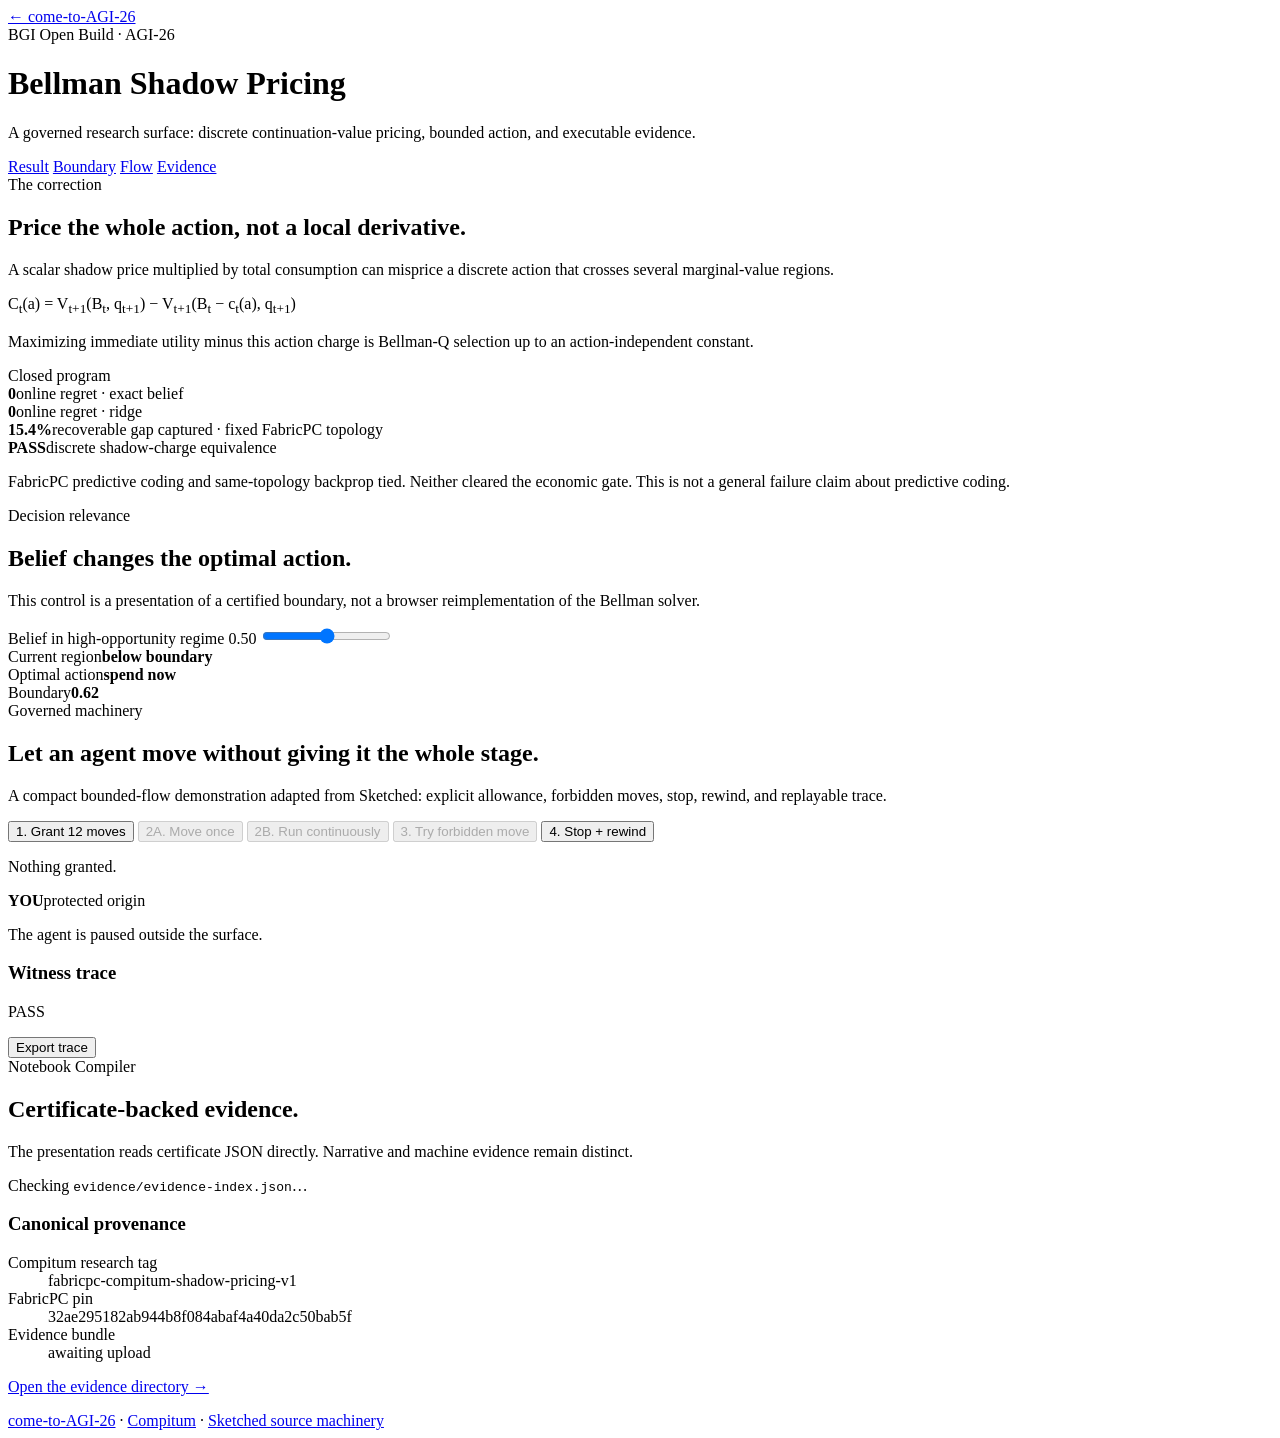
==== BGI-Open-Build/index.html @ 6913d9e8 "Add BGI Open Build presentation surface" ====
<!doctype html>
<html lang="en">
<head>
  <meta charset="utf-8">
  <meta name="viewport" content="width=device-width,initial-scale=1">
  <meta name="description" content="BGI Open Build: Bellman shadow pricing, governed agent flow, and certificate-backed evidence.">
  <title>BGI Open Build — Bellman Shadow Pricing</title>
  <link rel="stylesheet" href="styles.css">
</head>
<body>
  <header class="site-header">
    <a class="back" href="../">← come-to-AGI-26</a>
    <div>
      <span class="eyebrow">BGI Open Build · AGI-26</span>
      <h1>Bellman Shadow Pricing</h1>
      <p class="lede">A governed research surface: discrete continuation-value pricing, bounded action, and executable evidence.</p>
    </div>
    <nav aria-label="Page sections">
      <a href="#result">Result</a>
      <a href="#boundary">Boundary</a>
      <a href="#flow">Flow</a>
      <a href="#evidence">Evidence</a>
    </nav>
  </header>

  <main>
    <section class="hero-grid" id="result">
      <article class="panel hero-copy">
        <span class="eyebrow">The correction</span>
        <h2>Price the whole action, not a local derivative.</h2>
        <p>A scalar shadow price multiplied by total consumption can misprice a discrete action that crosses several marginal-value regions.</p>
        <div class="formula" role="img" aria-label="Action charge equals continuation value before consumption minus continuation value after consumption">
          C<sub>t</sub>(a) = V<sub>t+1</sub>(B<sub>t</sub>, q<sub>t+1</sub>) − V<sub>t+1</sub>(B<sub>t</sub> − c<sub>t</sub>(a), q<sub>t+1</sub>)
        </div>
        <p>Maximizing immediate utility minus this action charge is Bellman-Q selection up to an action-independent constant.</p>
      </article>
      <aside class="panel scorecard" aria-label="Research result summary">
        <span class="eyebrow">Closed program</span>
        <div><strong>0</strong><span>online regret · exact belief</span></div>
        <div><strong>0</strong><span>online regret · ridge</span></div>
        <div><strong>15.4%</strong><span>recoverable gap captured · fixed FabricPC topology</span></div>
        <div><strong>PASS</strong><span>discrete shadow-charge equivalence</span></div>
        <p class="caveat">FabricPC predictive coding and same-topology backprop tied. Neither cleared the economic gate. This is not a general failure claim about predictive coding.</p>
      </aside>
    </section>

    <section class="section" id="boundary">
      <header class="section-heading">
        <span class="eyebrow">Decision relevance</span>
        <h2>Belief changes the optimal action.</h2>
        <p>This control is a presentation of a certified boundary, not a browser reimplementation of the Bellman solver.</p>
      </header>
      <div class="panel boundary-demo">
        <label for="belief">Belief in high-opportunity regime <output id="beliefValue">0.50</output></label>
        <input id="belief" type="range" min="0" max="1" step="0.01" value="0.50">
        <div class="boundary-track" aria-hidden="true"><span id="boundaryMarker"></span></div>
        <div class="decision-row">
          <div><span>Current region</span><strong id="regionLabel">below boundary</strong></div>
          <div><span>Optimal action</span><strong id="actionLabel">spend now</strong></div>
          <div><span>Boundary</span><strong id="boundaryLabel">0.62</strong></div>
        </div>
      </div>
    </section>

    <section class="section" id="flow">
      <header class="section-heading">
        <span class="eyebrow">Governed machinery</span>
        <h2>Let an agent move without giving it the whole stage.</h2>
        <p>A compact bounded-flow demonstration adapted from Sketched: explicit allowance, forbidden moves, stop, rewind, and replayable trace.</p>
      </header>
      <div class="flow-grid">
        <aside class="panel controls">
          <button id="grant">1. Grant 12 moves</button>
          <button id="step" disabled>2A. Move once</button>
          <button id="run" disabled>2B. Run continuously</button>
          <button id="forbidden" disabled>3. Try forbidden move</button>
          <button id="stop" class="danger">4. Stop + rewind</button>
          <div class="meter" aria-label="Moves remaining"><span id="meterFill"></span></div>
          <p id="budgetText">Nothing granted.</p>
        </aside>
        <div class="panel stage" id="stage">
          <div class="agent-field" id="agentField"></div>
          <div class="human-origin"><strong>YOU</strong><span>protected origin</span></div>
          <p id="flowStatus">The agent is paused outside the surface.</p>
        </div>
        <aside class="panel trace-panel">
          <div class="trace-head"><h3>Witness trace</h3><span id="traceVerdict">PASS</span></div>
          <ol id="trace"></ol>
          <button id="downloadTrace" class="quiet">Export trace</button>
        </aside>
      </div>
    </section>

    <section class="section" id="evidence">
      <header class="section-heading">
        <span class="eyebrow">Notebook Compiler</span>
        <h2>Certificate-backed evidence.</h2>
        <p>The presentation reads certificate JSON directly. Narrative and machine evidence remain distinct.</p>
      </header>
      <div id="evidenceStatus" class="notice">Checking <code>evidence/evidence-index.json</code>…</div>
      <div id="evidenceCards" class="evidence-grid" aria-live="polite"></div>
      <div class="panel provenance">
        <h3>Canonical provenance</h3>
        <dl id="provenanceList">
          <div><dt>Compitum research tag</dt><dd>fabricpc-compitum-shadow-pricing-v1</dd></div>
          <div><dt>FabricPC pin</dt><dd>32ae295182ab944b8f084abaf4a40da2c50bab5f</dd></div>
          <div><dt>Evidence bundle</dt><dd id="bundleHash">awaiting upload</dd></div>
        </dl>
        <p><a href="evidence/">Open the evidence directory →</a></p>
      </div>
    </section>
  </main>

  <footer>
    <a href="../">come-to-AGI-26</a>
    <span>·</span>
    <a href="https://github.com/PaulTiffany/compitum">Compitum</a>
    <span>·</span>
    <a href="https://github.com/PaulTiffany/sketched">Sketched source machinery</a>
  </footer>

  <script src="app.js"></script>
</body>
</html>
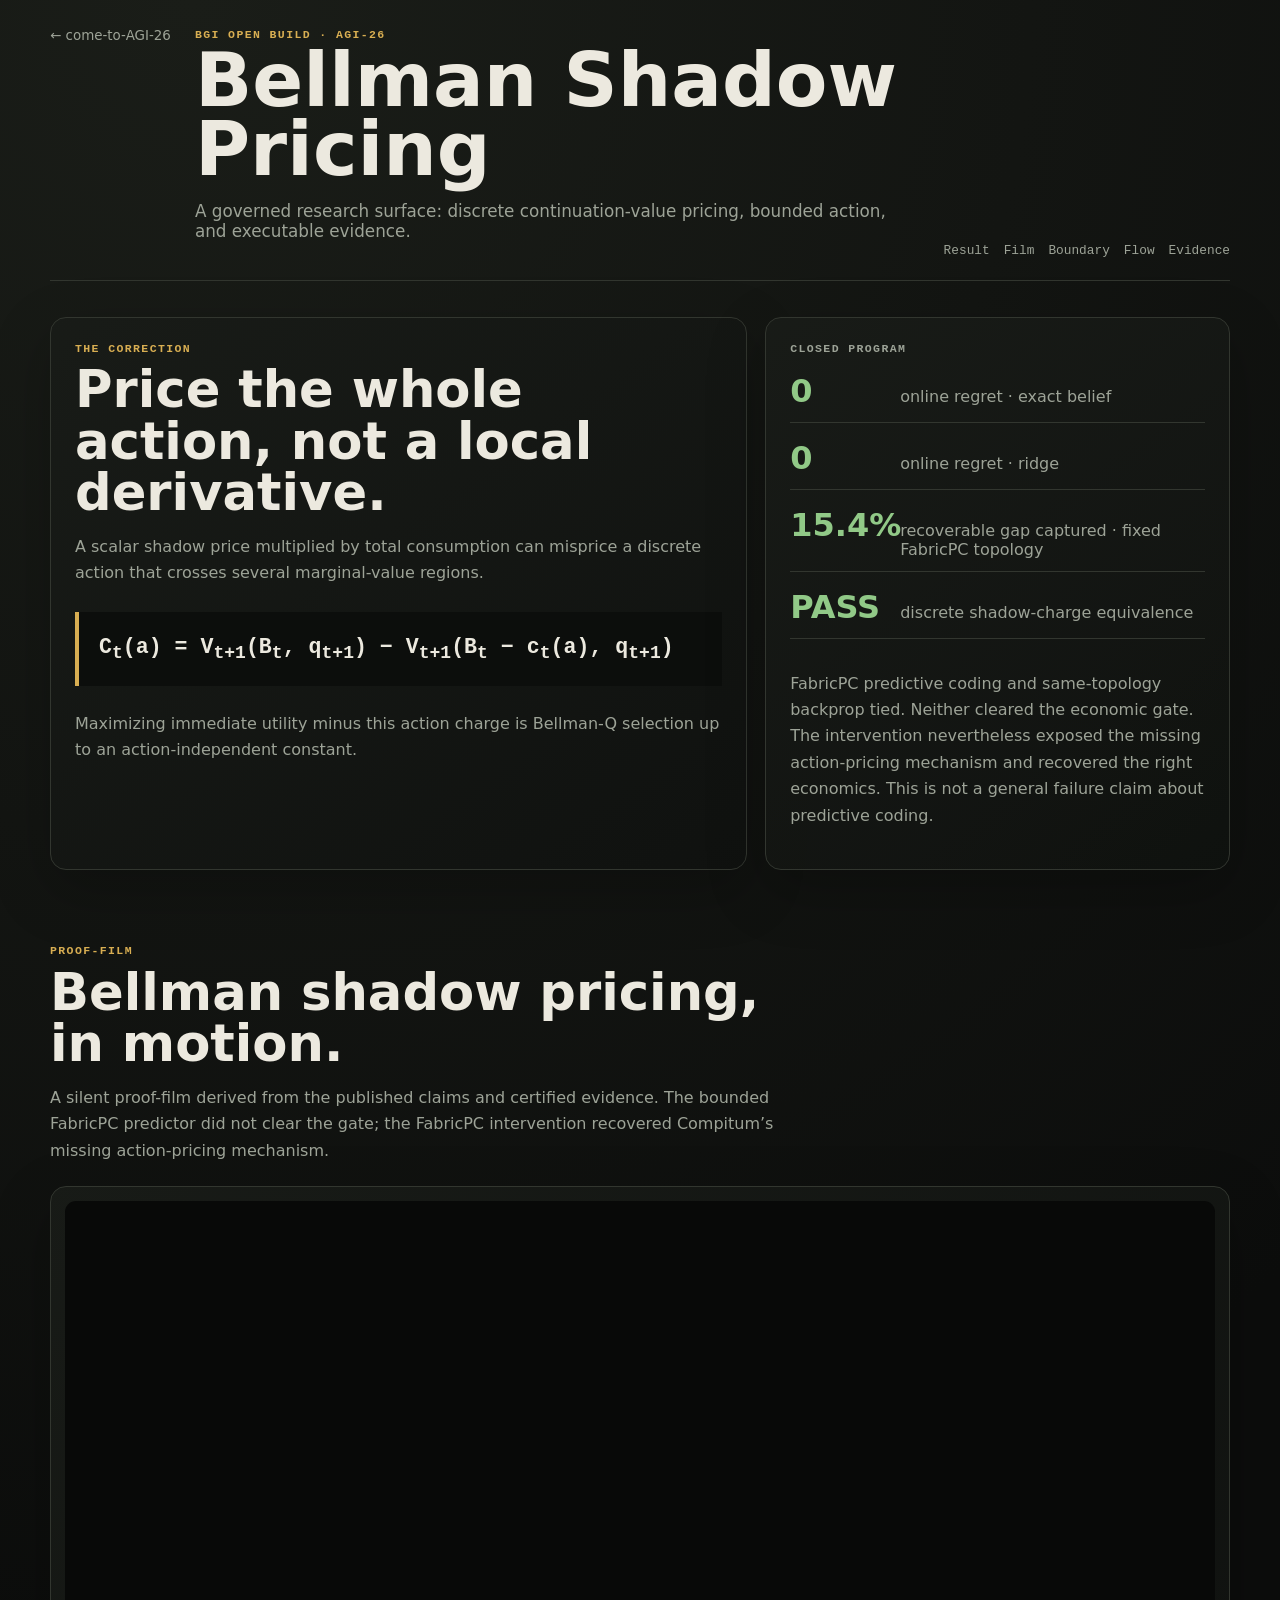
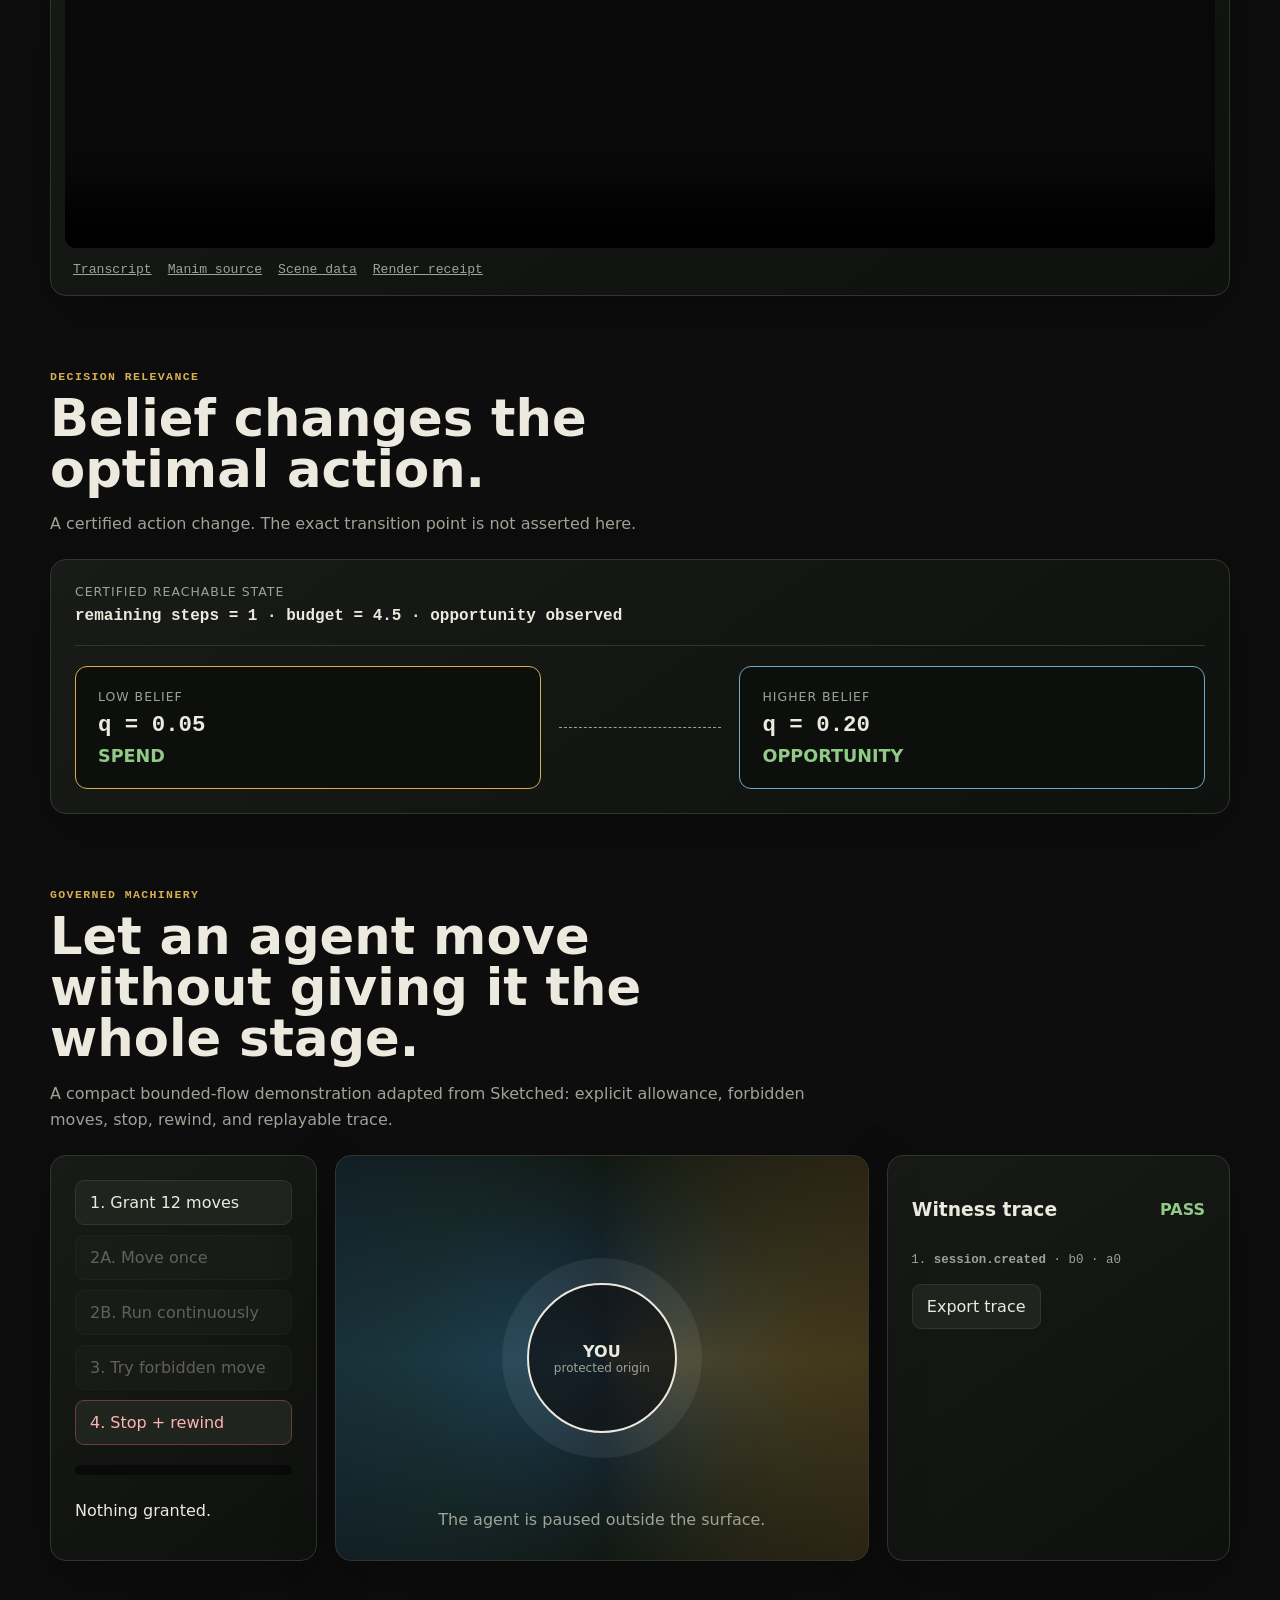
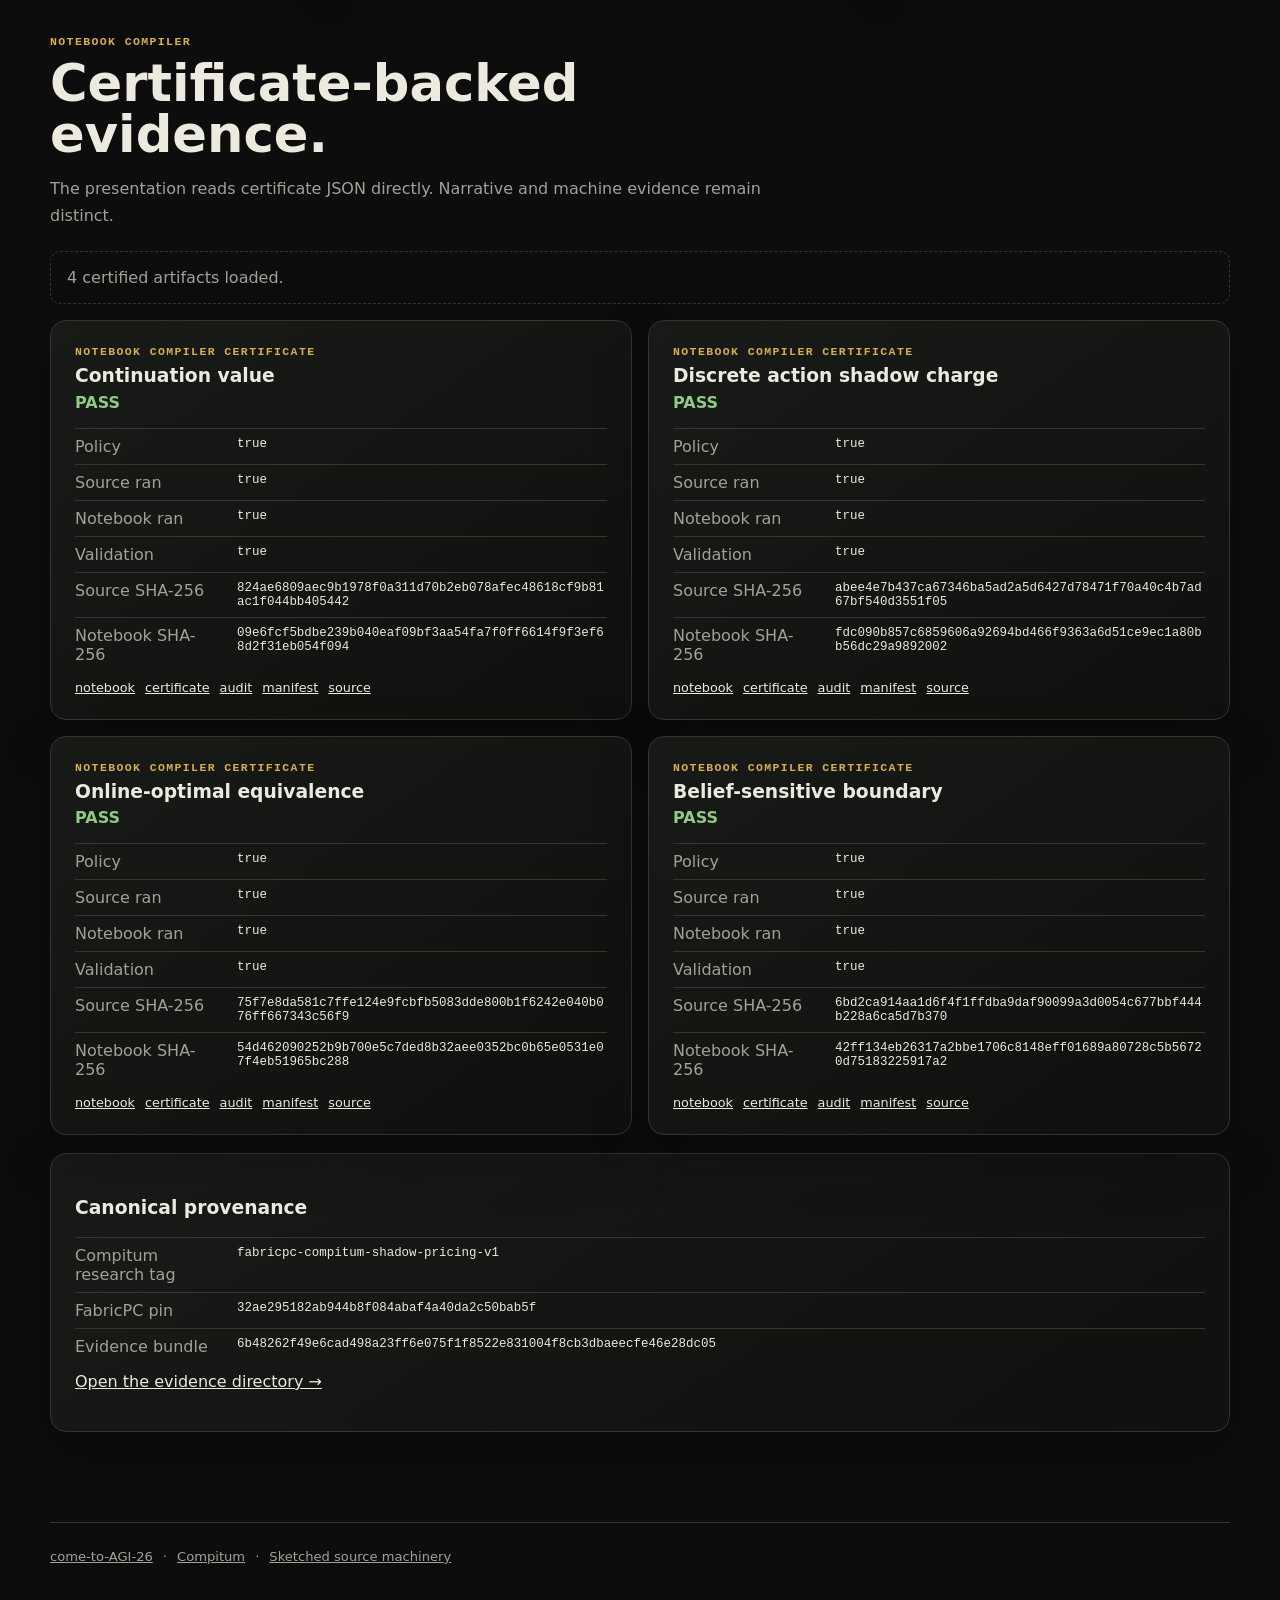
==== commit 4b46059f: "Prepare Bellman shadow-pricing proof film" ====
--- a/BGI-Open-Build/index.html
+++ b/BGI-Open-Build/index.html
@@ -17,6 +17,7 @@
     </div>
     <nav aria-label="Page sections">
       <a href="#result">Result</a>
+      <a href="#film">Film</a>
       <a href="#boundary">Boundary</a>
       <a href="#flow">Flow</a>
       <a href="#evidence">Evidence</a>
@@ -40,24 +41,44 @@
         <div><strong>0</strong><span>online regret · ridge</span></div>
         <div><strong>15.4%</strong><span>recoverable gap captured · fixed FabricPC topology</span></div>
         <div><strong>PASS</strong><span>discrete shadow-charge equivalence</span></div>
-        <p class="caveat">FabricPC predictive coding and same-topology backprop tied. Neither cleared the economic gate. This is not a general failure claim about predictive coding.</p>
+        <p class="caveat">FabricPC predictive coding and same-topology backprop tied. Neither cleared the economic gate. The intervention nevertheless exposed the missing action-pricing mechanism and recovered the right economics. This is not a general failure claim about predictive coding.</p>
       </aside>
     </section>
 
+    <section class="section film-section" id="film">
+      <header class="section-heading">
+        <span class="eyebrow">Proof-film</span>
+        <h2>Bellman shadow pricing, in motion.</h2>
+        <p>A silent proof-film derived from the published claims and certified evidence. The bounded FabricPC predictor did not clear the gate; the FabricPC intervention recovered Compitum’s missing action-pricing mechanism.</p>
+      </header>
+      <div class="panel film-panel">
+        <video controls playsinline preload="metadata" poster="media/bellman-shadow-pricing-poster.png">
+          <source src="media/bellman-shadow-pricing.mp4" type="video/mp4">
+          Your browser does not support embedded video.
+        </video>
+        <nav class="film-links" aria-label="Proof-film artifacts">
+          <a href="video/transcript.md">Transcript</a>
+          <a href="video/bellman_shadow_pricing.py">Manim source</a>
+          <a href="video/scene_data.json">Scene data</a>
+          <a href="video/render_receipt.json">Render receipt</a>
+        </nav>
+      </div>
+    </section>
     <section class="section" id="boundary">
       <header class="section-heading">
         <span class="eyebrow">Decision relevance</span>
         <h2>Belief changes the optimal action.</h2>
-        <p>This control is a presentation of a certified boundary, not a browser reimplementation of the Bellman solver.</p>
+        <p>A certified action change. The exact transition point is not asserted here.</p>
       </header>
       <div class="panel boundary-demo">
-        <label for="belief">Belief in high-opportunity regime <output id="beliefValue">0.50</output></label>
-        <input id="belief" type="range" min="0" max="1" step="0.01" value="0.50">
-        <div class="boundary-track" aria-hidden="true"><span id="boundaryMarker"></span></div>
-        <div class="decision-row">
-          <div><span>Current region</span><strong id="regionLabel">below boundary</strong></div>
-          <div><span>Optimal action</span><strong id="actionLabel">spend now</strong></div>
-          <div><span>Boundary</span><strong id="boundaryLabel">0.62</strong></div>
+        <div class="certified-state">
+          <span>Certified reachable state</span>
+          <strong>remaining steps = 1 · budget = 4.5 · opportunity observed</strong>
+        </div>
+        <div class="certified-boundary-grid" aria-label="Two certified belief states with different optimal actions">
+          <article><span>low belief</span><strong>q = 0.05</strong><b>SPEND</b></article>
+          <div class="transition-band" aria-hidden="true"></div>
+          <article><span>higher belief</span><strong>q = 0.20</strong><b>OPPORTUNITY</b></article>
         </div>
       </div>
     </section>
--- a/BGI-Open-Build/styles.css
+++ b/BGI-Open-Build/styles.css
@@ -0,0 +1 @@
+:root{color-scheme:dark;--bg:#0c0d0c;--panel:#151715;--line:#32362f;--ink:#ece9df;--muted:#9da397;--accent:#d8ae52;--good:#91c987;--danger:#d9736a;--blue:#72a8c8;font-family:Inter,ui-sans-serif,system-ui,-apple-system,BlinkMacSystemFont,"Segoe UI",sans-serif}*{box-sizing:border-box}html{scroll-behavior:smooth}body{margin:0;background:radial-gradient(circle at 15% 0,#1a1d18 0,transparent 34%),var(--bg);color:var(--ink)}a{color:inherit}button,input{font:inherit}.site-header,main,footer{width:min(1180px,calc(100% - 32px));margin:auto}.site-header{padding:28px 0 22px;border-bottom:1px solid var(--line);display:grid;grid-template-columns:auto 1fr auto;gap:24px;align-items:end}.back{font-size:.84rem;color:var(--muted);text-decoration:none;align-self:start}.eyebrow{display:block;color:var(--accent);font:600 .72rem/1.2 ui-monospace,SFMono-Regular,Menlo,monospace;letter-spacing:.12em;text-transform:uppercase}.site-header h1{margin:.25rem 0 0;font-size:clamp(2rem,6vw,4.7rem);line-height:.92}.lede{max-width:720px;color:var(--muted);font-size:1.05rem}.site-header nav{display:flex;gap:14px;flex-wrap:wrap;font:500 .8rem ui-monospace,SFMono-Regular,Menlo,monospace}.site-header nav a{text-decoration:none;color:var(--muted)}main{padding:36px 0 90px}.hero-grid,.flow-grid{display:grid;grid-template-columns:1.5fr 1fr;gap:18px}.panel{background:linear-gradient(145deg,rgba(24,27,23,.97),rgba(15,17,15,.97));border:1px solid var(--line);border-radius:16px;padding:24px;box-shadow:0 20px 60px rgba(0,0,0,.24)}.hero-copy h2,.section-heading h2{font-size:clamp(1.8rem,4vw,3.4rem);line-height:1;margin:.55rem 0 1rem}.hero-copy p,.section-heading p,.caveat{color:var(--muted);line-height:1.65}.formula{border-left:4px solid var(--accent);padding:18px 20px;margin:25px 0;background:#0c0e0c;font:600 clamp(.95rem,2.2vw,1.35rem)/1.6 ui-monospace,SFMono-Regular,Menlo,monospace;overflow:auto}.scorecard{display:grid;gap:16px}.scorecard div{display:grid;grid-template-columns:110px 1fr;align-items:baseline;border-bottom:1px solid var(--line);padding-bottom:12px}.scorecard strong{font-size:2rem;color:var(--good)}.scorecard span{color:var(--muted)}.section{padding-top:74px}.section-heading{max-width:760px;margin-bottom:22px}.boundary-demo label{display:flex;justify-content:space-between;gap:20px;font-weight:650}.boundary-demo input{width:100%;margin:24px 0 10px;accent-color:var(--accent)}.boundary-track{height:8px;background:#252923;border-radius:20px;position:relative}.boundary-track span{position:absolute;top:-6px;width:3px;height:20px;background:var(--danger);left:62%}.decision-row{display:grid;grid-template-columns:repeat(3,1fr);gap:14px;margin-top:24px}.decision-row div{padding:15px;background:#0d0f0d;border-radius:10px}.decision-row span{display:block;color:var(--muted);font-size:.78rem;margin-bottom:7px}.decision-row strong{font-size:1.15rem}.flow-grid{grid-template-columns:.7fr 1.4fr .9fr}.controls{display:flex;flex-direction:column;gap:10px}.controls button,.quiet{border:1px solid var(--line);background:#20241f;color:var(--ink);padding:12px 14px;border-radius:9px;text-align:left;cursor:pointer}.controls button:disabled{opacity:.35;cursor:not-allowed}.controls button:hover:not(:disabled),.quiet:hover{border-color:var(--accent)}.controls .danger{border-color:#6e3d39;color:#ffb5ae}.meter{height:10px;background:#090a09;border-radius:20px;overflow:hidden;margin-top:10px}.meter span{display:block;width:0;height:100%;background:var(--accent);transition:width .2s}.stage{min-height:390px;position:relative;overflow:hidden;background:radial-gradient(circle,#173044,#111813 60%,#0b0c0b)}.agent-field{position:absolute;inset:-20%;background:conic-gradient(from 0deg,transparent,#8e6e2d66,transparent,#2c6d8e55,transparent);transition:transform .35s}.human-origin{position:absolute;inset:50% auto auto 50%;transform:translate(-50%,-50%);width:150px;height:150px;border:2px solid var(--ink);border-radius:50%;display:grid;place-content:center;text-align:center;background:#111a;box-shadow:0 0 0 25px #fff1}.human-origin span{font-size:.75rem;color:var(--muted)}#flowStatus{position:absolute;left:20px;right:20px;bottom:15px;text-align:center;color:var(--muted)}.trace-panel{min-height:390px}.trace-head{display:flex;justify-content:space-between;align-items:center}.trace-head span{color:var(--good);font-weight:800}.trace-panel ol{padding-left:22px;max-height:270px;overflow:auto;color:var(--muted);font:500 .78rem/1.6 ui-monospace,SFMono-Regular,Menlo,monospace}.evidence-grid{display:grid;grid-template-columns:repeat(2,minmax(0,1fr));gap:16px}.evidence-card h3{margin:.4rem 0}.status-pass{color:var(--good)}.status-fail{color:var(--danger)}.evidence-card dl,.provenance dl{display:grid;gap:8px}.evidence-card dl div,.provenance dl div{display:grid;grid-template-columns:150px 1fr;gap:12px;border-top:1px solid var(--line);padding-top:8px}.evidence-card dt,.provenance dt{color:var(--muted)}.evidence-card dd,.provenance dd{margin:0;overflow-wrap:anywhere;font-family:ui-monospace,SFMono-Regular,Menlo,monospace;font-size:.78rem}.evidence-links{display:flex;gap:10px;flex-wrap:wrap;margin-top:15px}.evidence-links a{font-size:.8rem}.notice{padding:16px;border:1px dashed var(--line);border-radius:10px;color:var(--muted);margin-bottom:16px}.provenance{margin-top:18px}.film-panel{padding:14px}.film-panel video{display:block;width:100%;height:auto;aspect-ratio:16/9;background:#080908;border-radius:11px}.film-links{display:flex;gap:16px;flex-wrap:wrap;padding:14px 8px 4px;font:500 .82rem ui-monospace,SFMono-Regular,Menlo,monospace}.film-links a{color:var(--muted)}.film-links a:hover{color:var(--accent)}.certified-state{display:grid;gap:8px;padding-bottom:20px;border-bottom:1px solid var(--line)}.certified-state span,.certified-boundary-grid article span{color:var(--muted);font-size:.78rem;text-transform:uppercase;letter-spacing:.08em}.certified-state strong{font-family:ui-monospace,SFMono-Regular,Menlo,monospace}.certified-boundary-grid{display:grid;grid-template-columns:1fr minmax(70px,.35fr) 1fr;gap:18px;align-items:center;margin-top:20px}.certified-boundary-grid article{display:grid;gap:8px;padding:22px;background:#0d0f0d;border:1px solid var(--line);border-radius:12px}.certified-boundary-grid article:first-child{border-color:var(--accent)}.certified-boundary-grid article:last-child{border-color:var(--blue)}.certified-boundary-grid strong{font:650 1.4rem ui-monospace,SFMono-Regular,Menlo,monospace}.certified-boundary-grid b{font-size:1.1rem;color:var(--good)}.transition-band{height:1px;border-top:1px dashed var(--muted)}footer{border-top:1px solid var(--line);padding:26px 0 46px;display:flex;gap:10px;flex-wrap:wrap;color:var(--muted);font-size:.82rem}@media(max-width:900px){.site-header{grid-template-columns:1fr}.site-header nav{margin-top:0}.hero-grid,.flow-grid,.evidence-grid{grid-template-columns:1fr}.certified-boundary-grid{grid-template-columns:1fr}.transition-band{height:28px;width:1px;border-top:0;border-left:1px dashed var(--muted);justify-self:center}.scorecard div{grid-template-columns:90px 1fr}.stage{min-height:340px}}
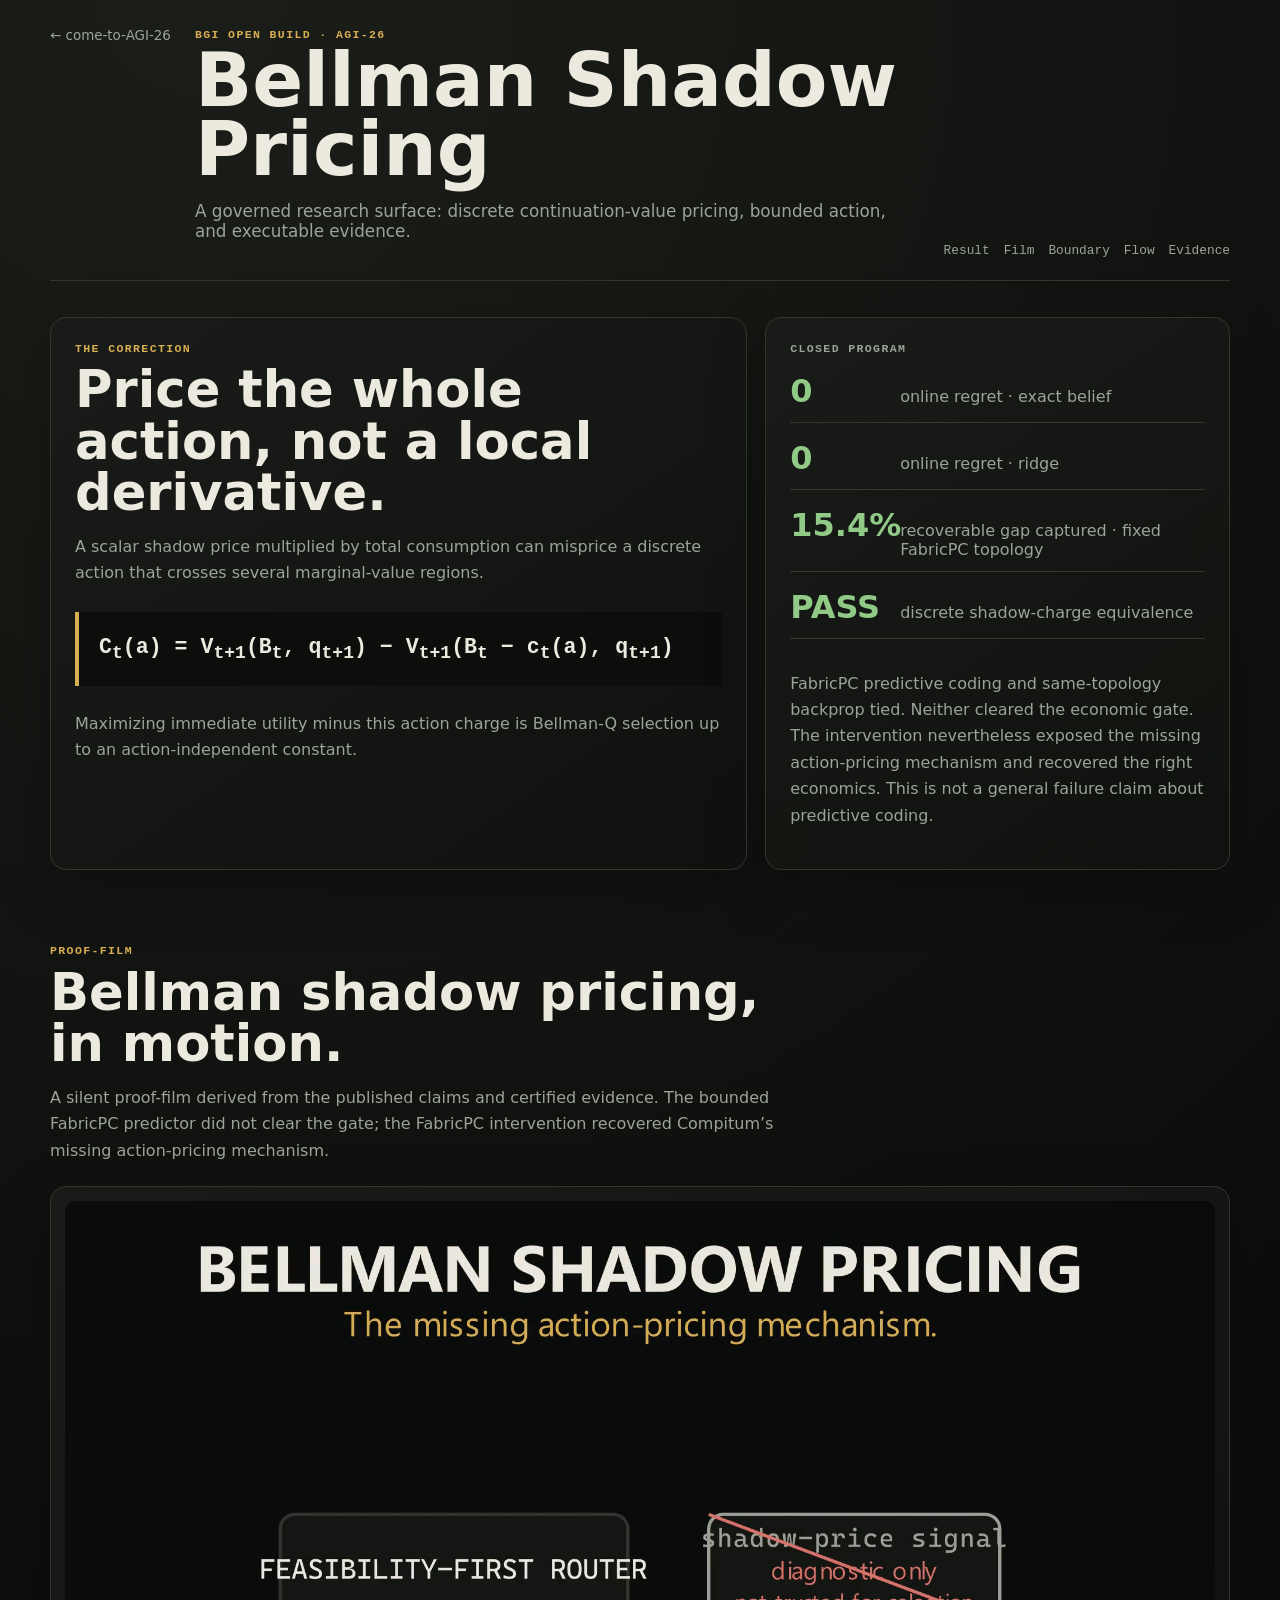
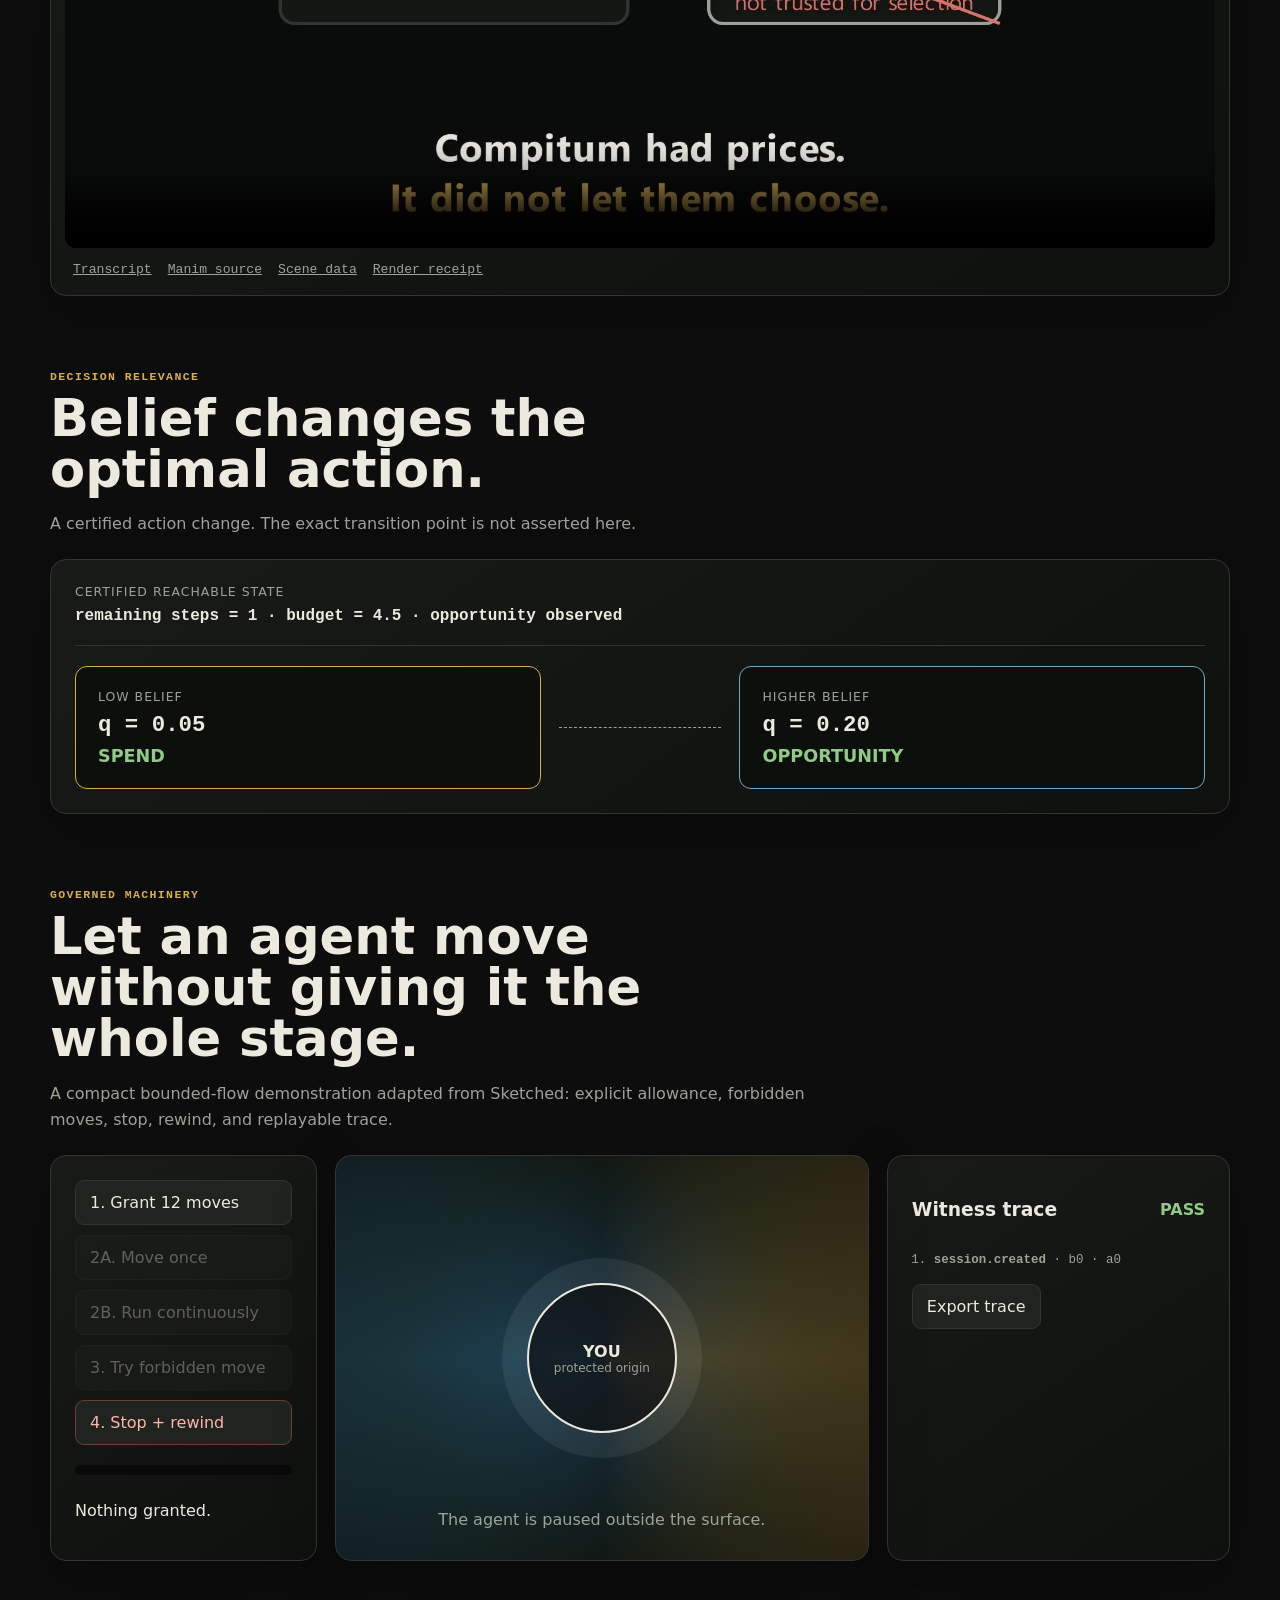
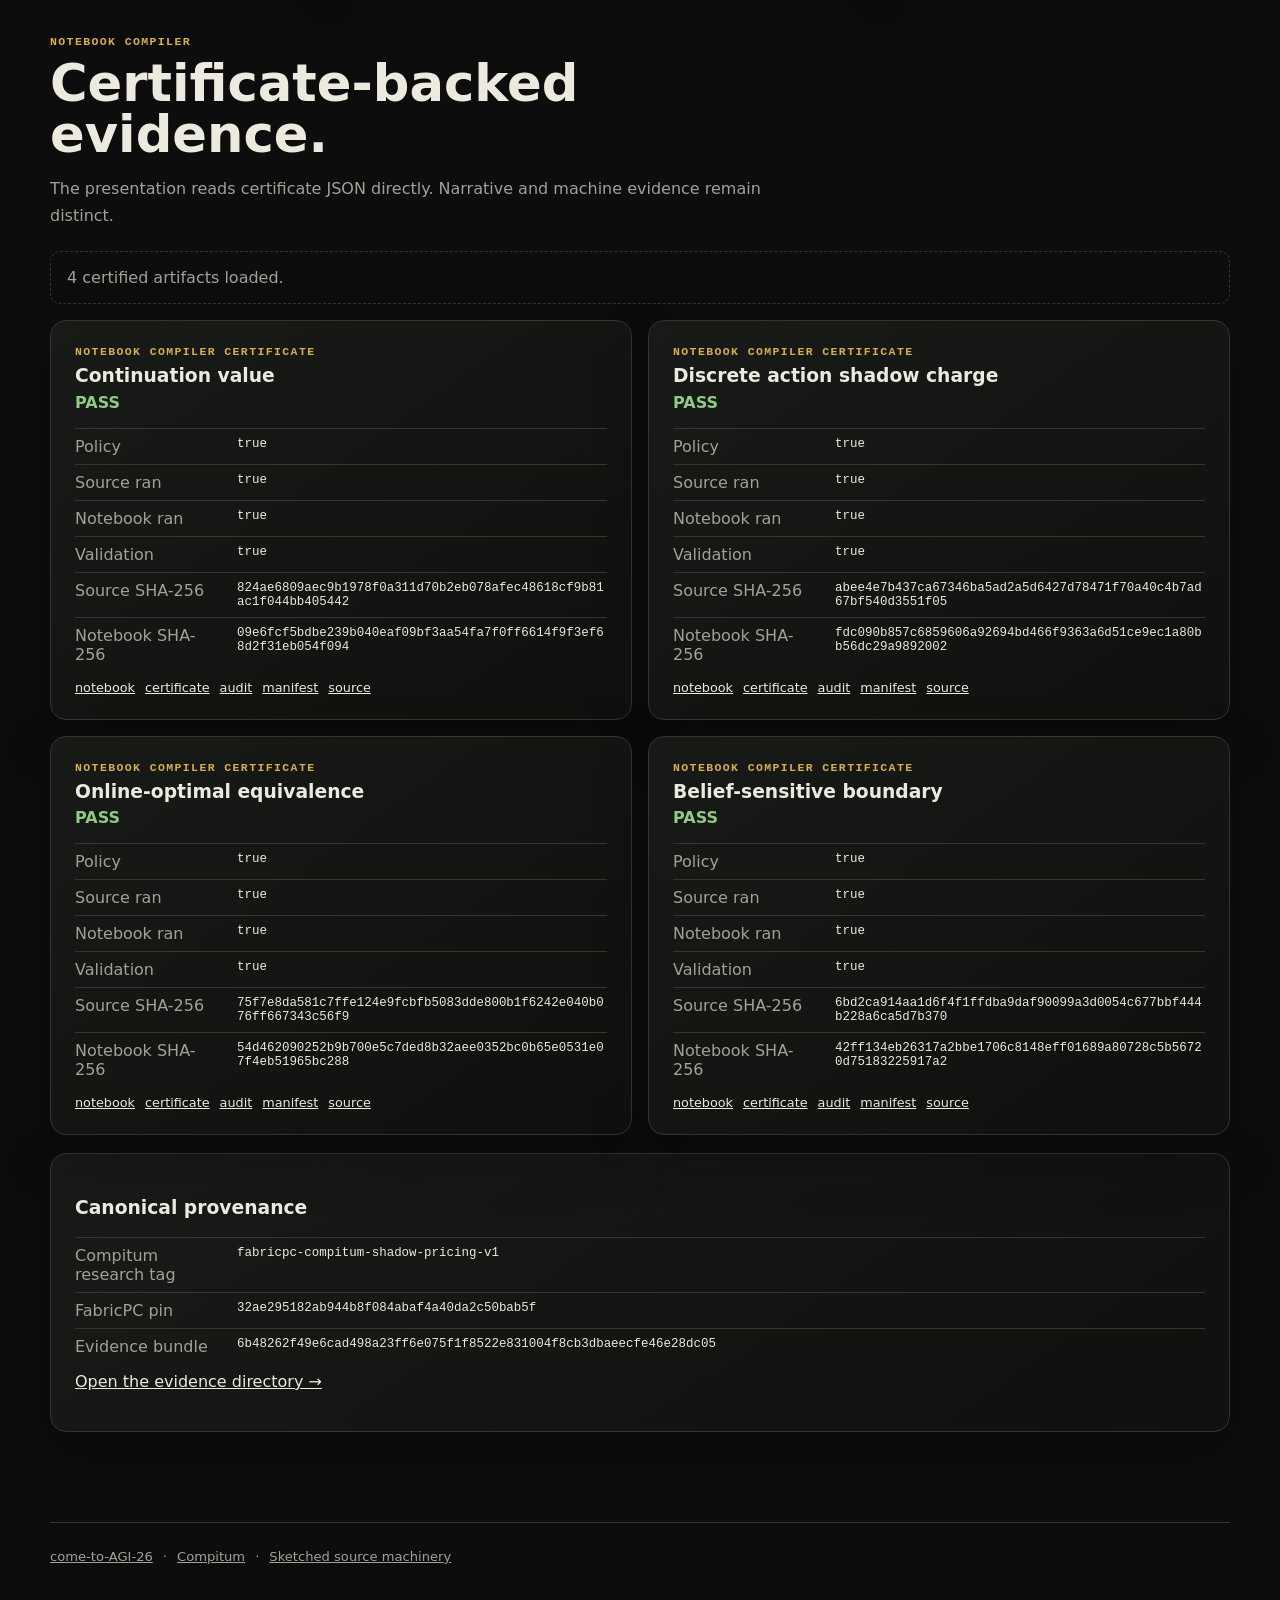
==== commit 8d7baee9: "Add Bellman shadow-pricing proof film" ====
--- a/BGI-Open-Build/index.html
+++ b/BGI-Open-Build/index.html
@@ -6,6 +6,7 @@
   <meta name="description" content="BGI Open Build: Bellman shadow pricing, governed agent flow, and certificate-backed evidence.">
   <title>BGI Open Build — Bellman Shadow Pricing</title>
   <link rel="stylesheet" href="styles.css">
+  <link rel="icon" href="media/bellman-shadow-pricing-poster.png">
 </head>
 <body>
   <header class="site-header">
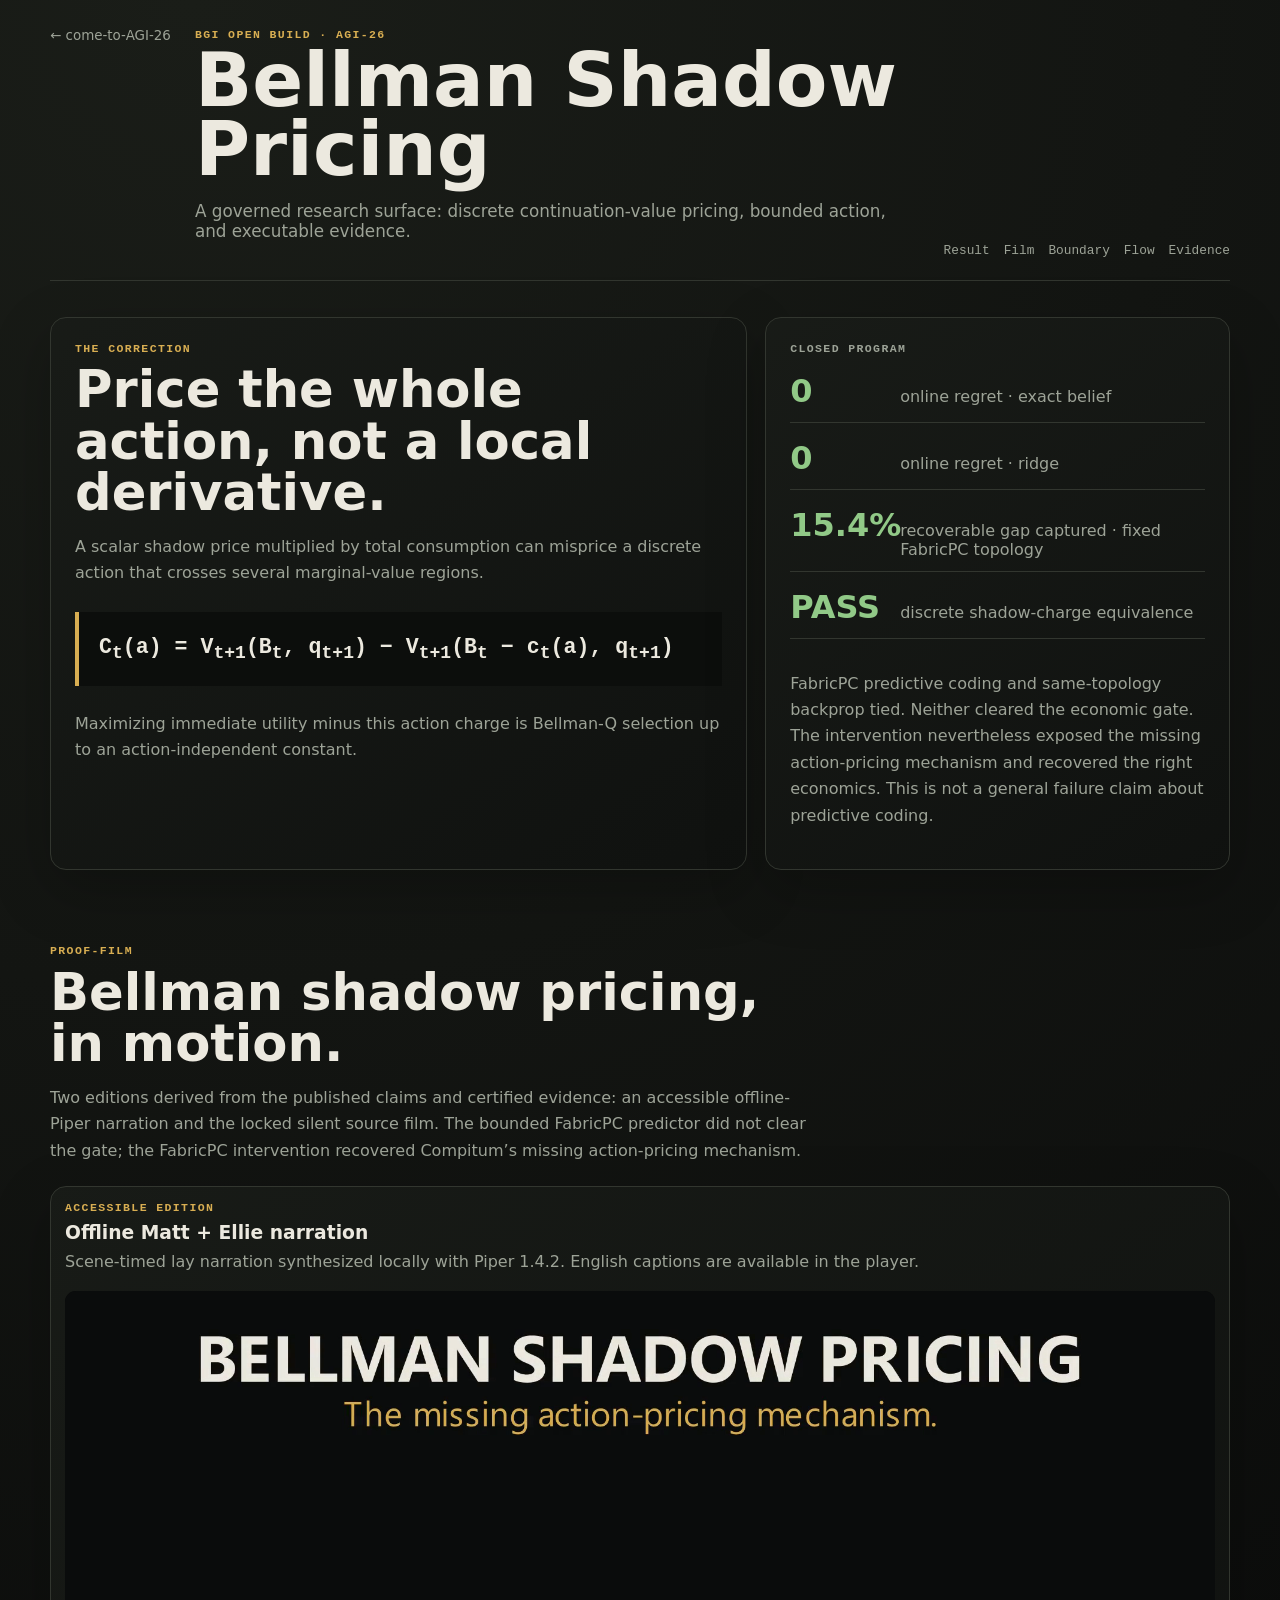
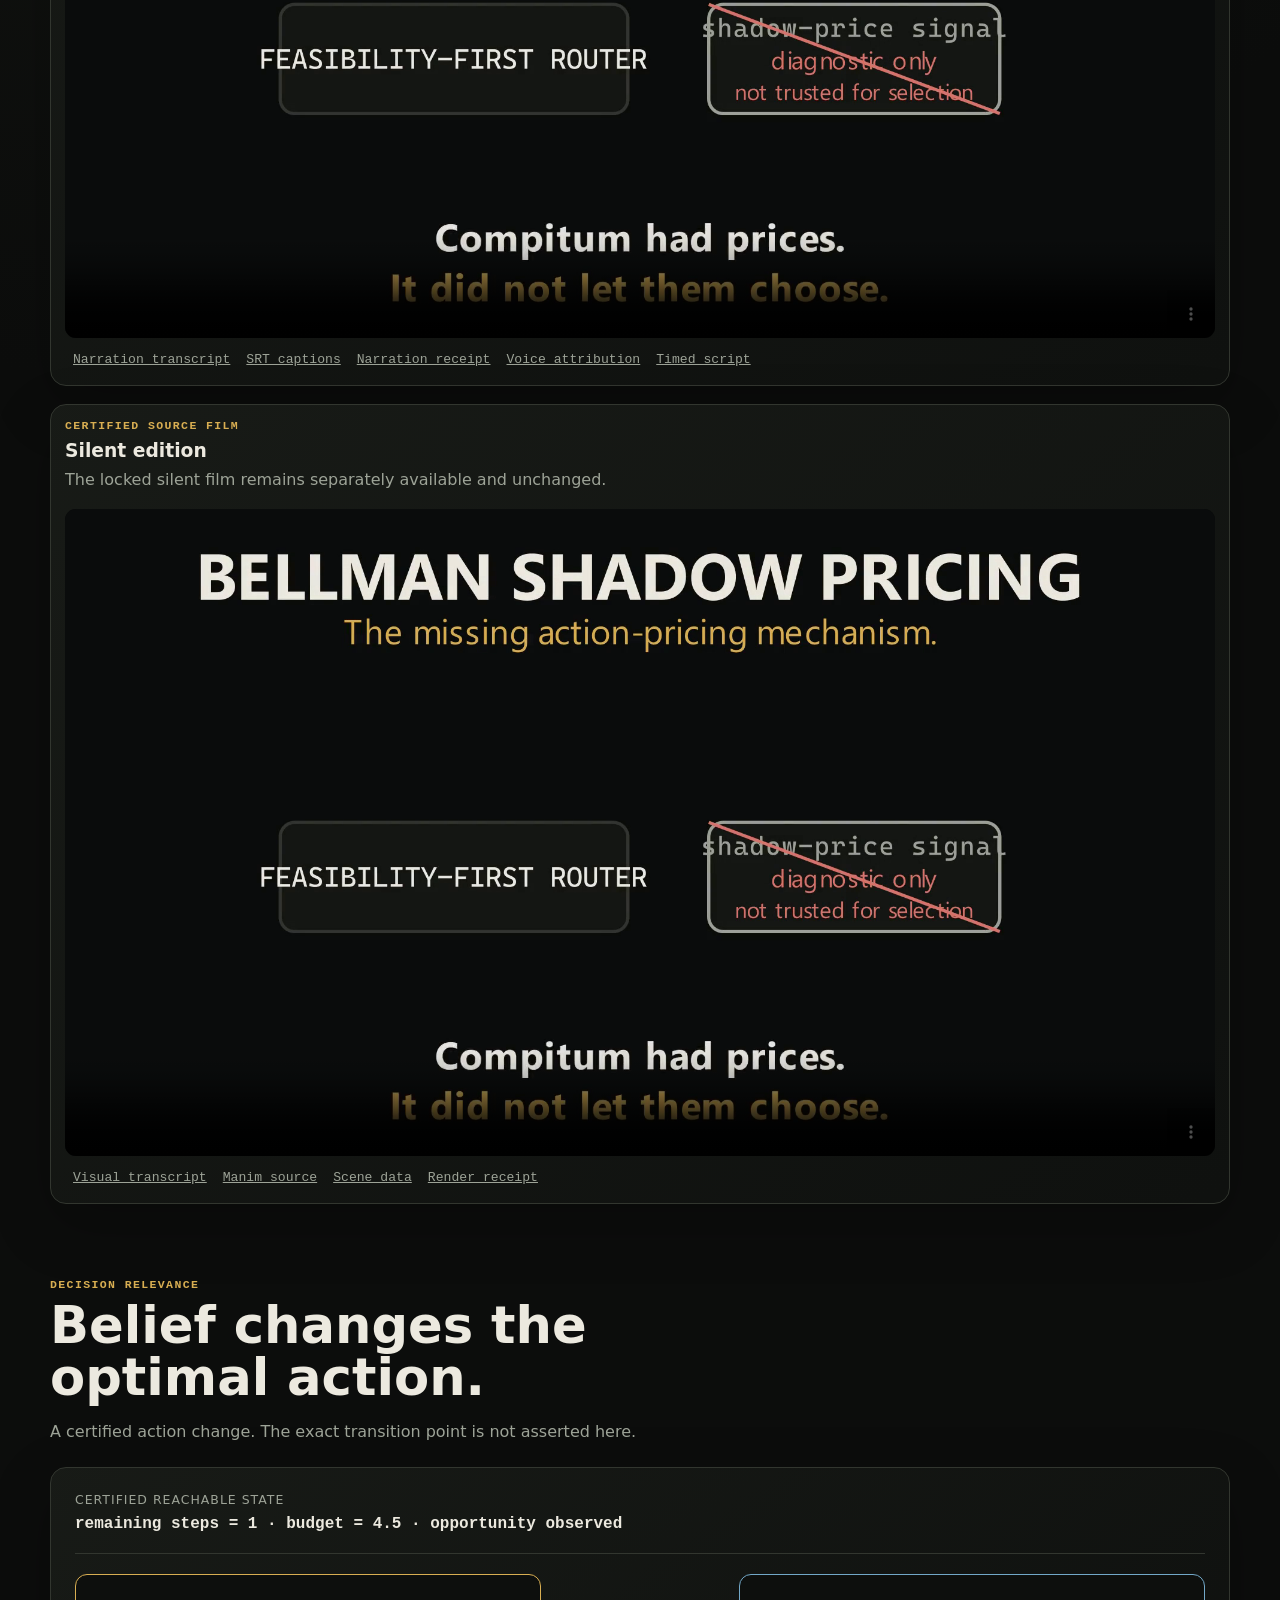
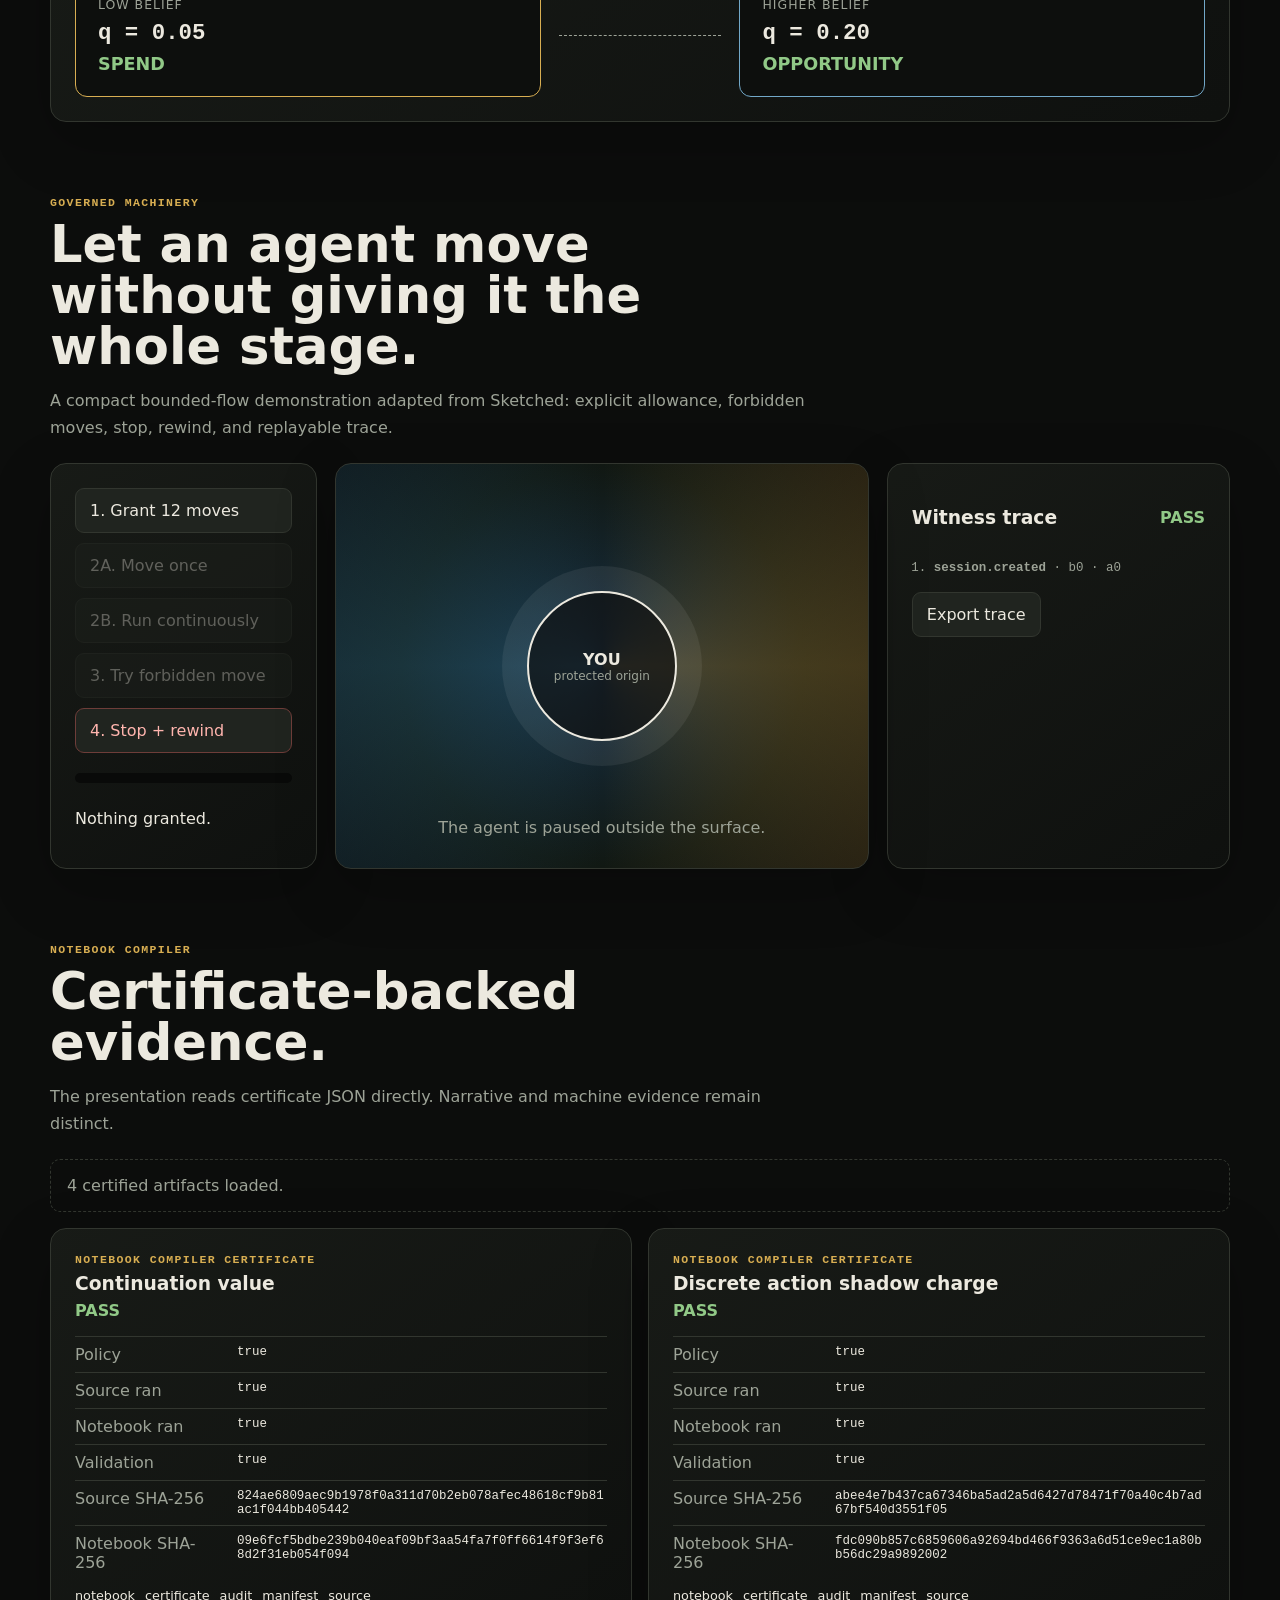
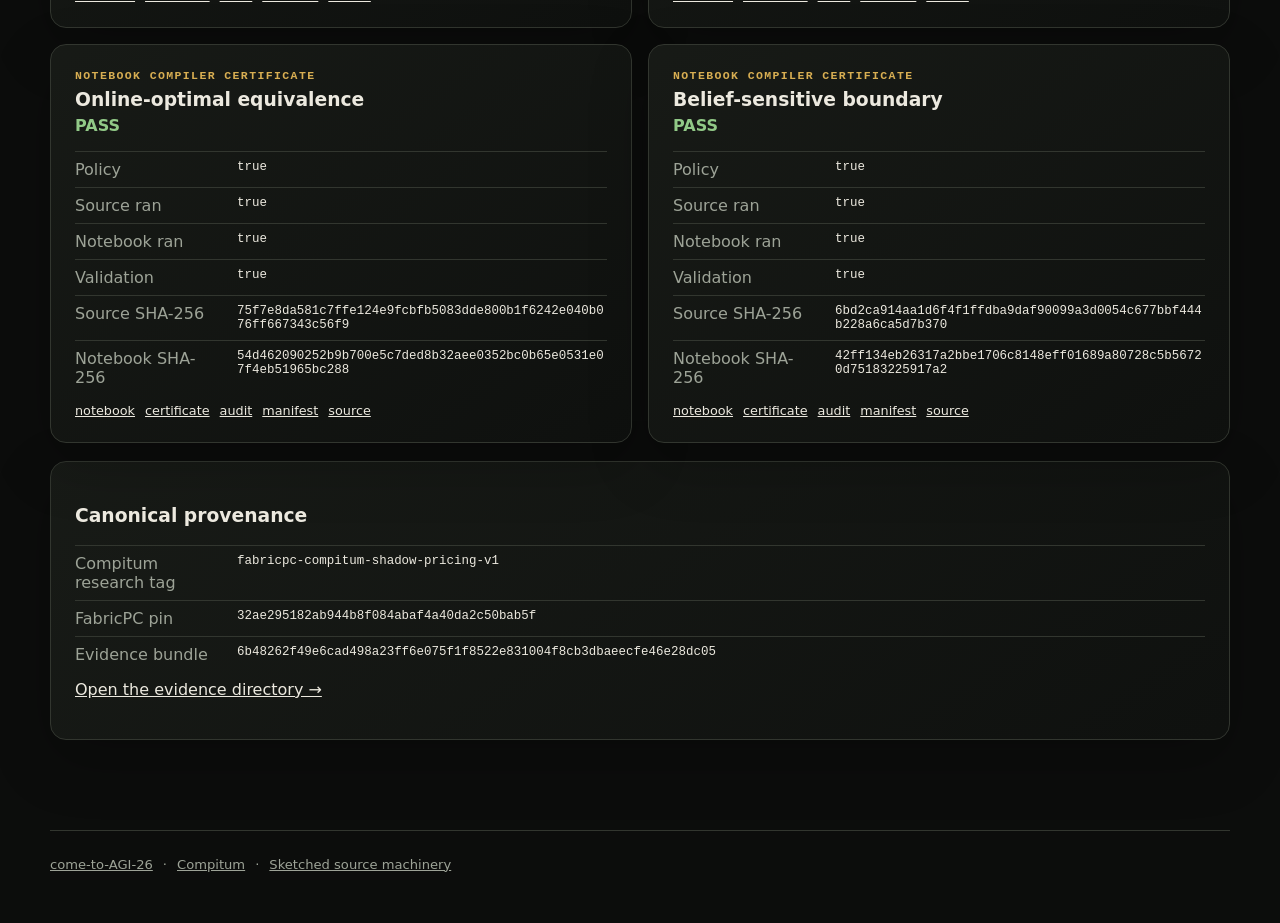
==== commit c85b6073: "Add offline Piper narration pipeline" ====
--- a/BGI-Open-Build/index.html
+++ b/BGI-Open-Build/index.html
@@ -50,19 +50,41 @@
       <header class="section-heading">
         <span class="eyebrow">Proof-film</span>
         <h2>Bellman shadow pricing, in motion.</h2>
-        <p>A silent proof-film derived from the published claims and certified evidence. The bounded FabricPC predictor did not clear the gate; the FabricPC intervention recovered Compitum’s missing action-pricing mechanism.</p>
+        <p>Two editions derived from the published claims and certified evidence: an accessible offline-Piper narration and the locked silent source film. The bounded FabricPC predictor did not clear the gate; the FabricPC intervention recovered Compitum’s missing action-pricing mechanism.</p>
       </header>
-      <div class="panel film-panel">
-        <video controls playsinline preload="metadata" poster="media/bellman-shadow-pricing-poster.png">
-          <source src="media/bellman-shadow-pricing.mp4" type="video/mp4">
-          Your browser does not support embedded video.
-        </video>
-        <nav class="film-links" aria-label="Proof-film artifacts">
-          <a href="video/transcript.md">Transcript</a>
-          <a href="video/bellman_shadow_pricing.py">Manim source</a>
-          <a href="video/scene_data.json">Scene data</a>
-          <a href="video/render_receipt.json">Render receipt</a>
-        </nav>
+      <div class="film-editions">
+        <article class="panel film-panel">
+          <span class="eyebrow">Accessible edition</span>
+          <h3>Offline Matt + Ellie narration</h3>
+          <p class="film-note">Scene-timed lay narration synthesized locally with Piper 1.4.2. English captions are available in the player.</p>
+          <video controls playsinline preload="metadata" poster="media/bellman-shadow-pricing-poster.png">
+            <source src="media/bellman-shadow-pricing-narrated.mp4" type="video/mp4">
+            <track kind="captions" src="narration/captions/bellman-shadow-pricing-narrated.vtt" srclang="en" label="English" default>
+            Your browser does not support embedded video.
+          </video>
+          <nav class="film-links" aria-label="Narrated proof-film artifacts">
+            <a href="narration/transcript.md">Narration transcript</a>
+            <a href="narration/captions/bellman-shadow-pricing-narrated.srt">SRT captions</a>
+            <a href="narration/narration_receipt.json">Narration receipt</a>
+            <a href="narration/ATTRIBUTION.md">Voice attribution</a>
+            <a href="narration/script.json">Timed script</a>
+          </nav>
+        </article>
+        <article class="panel film-panel">
+          <span class="eyebrow">Certified source film</span>
+          <h3>Silent edition</h3>
+          <p class="film-note">The locked silent film remains separately available and unchanged.</p>
+          <video controls playsinline preload="metadata" poster="media/bellman-shadow-pricing-poster.png">
+            <source src="media/bellman-shadow-pricing.mp4" type="video/mp4">
+            Your browser does not support embedded video.
+          </video>
+          <nav class="film-links" aria-label="Silent proof-film artifacts">
+            <a href="video/transcript.md">Visual transcript</a>
+            <a href="video/bellman_shadow_pricing.py">Manim source</a>
+            <a href="video/scene_data.json">Scene data</a>
+            <a href="video/render_receipt.json">Render receipt</a>
+          </nav>
+        </article>
       </div>
     </section>
     <section class="section" id="boundary">
--- a/BGI-Open-Build/styles.css
+++ b/BGI-Open-Build/styles.css
@@ -1 +1 @@
-:root{color-scheme:dark;--bg:#0c0d0c;--panel:#151715;--line:#32362f;--ink:#ece9df;--muted:#9da397;--accent:#d8ae52;--good:#91c987;--danger:#d9736a;--blue:#72a8c8;font-family:Inter,ui-sans-serif,system-ui,-apple-system,BlinkMacSystemFont,"Segoe UI",sans-serif}*{box-sizing:border-box}html{scroll-behavior:smooth}body{margin:0;background:radial-gradient(circle at 15% 0,#1a1d18 0,transparent 34%),var(--bg);color:var(--ink)}a{color:inherit}button,input{font:inherit}.site-header,main,footer{width:min(1180px,calc(100% - 32px));margin:auto}.site-header{padding:28px 0 22px;border-bottom:1px solid var(--line);display:grid;grid-template-columns:auto 1fr auto;gap:24px;align-items:end}.back{font-size:.84rem;color:var(--muted);text-decoration:none;align-self:start}.eyebrow{display:block;color:var(--accent);font:600 .72rem/1.2 ui-monospace,SFMono-Regular,Menlo,monospace;letter-spacing:.12em;text-transform:uppercase}.site-header h1{margin:.25rem 0 0;font-size:clamp(2rem,6vw,4.7rem);line-height:.92}.lede{max-width:720px;color:var(--muted);font-size:1.05rem}.site-header nav{display:flex;gap:14px;flex-wrap:wrap;font:500 .8rem ui-monospace,SFMono-Regular,Menlo,monospace}.site-header nav a{text-decoration:none;color:var(--muted)}main{padding:36px 0 90px}.hero-grid,.flow-grid{display:grid;grid-template-columns:1.5fr 1fr;gap:18px}.panel{background:linear-gradient(145deg,rgba(24,27,23,.97),rgba(15,17,15,.97));border:1px solid var(--line);border-radius:16px;padding:24px;box-shadow:0 20px 60px rgba(0,0,0,.24)}.hero-copy h2,.section-heading h2{font-size:clamp(1.8rem,4vw,3.4rem);line-height:1;margin:.55rem 0 1rem}.hero-copy p,.section-heading p,.caveat{color:var(--muted);line-height:1.65}.formula{border-left:4px solid var(--accent);padding:18px 20px;margin:25px 0;background:#0c0e0c;font:600 clamp(.95rem,2.2vw,1.35rem)/1.6 ui-monospace,SFMono-Regular,Menlo,monospace;overflow:auto}.scorecard{display:grid;gap:16px}.scorecard div{display:grid;grid-template-columns:110px 1fr;align-items:baseline;border-bottom:1px solid var(--line);padding-bottom:12px}.scorecard strong{font-size:2rem;color:var(--good)}.scorecard span{color:var(--muted)}.section{padding-top:74px}.section-heading{max-width:760px;margin-bottom:22px}.boundary-demo label{display:flex;justify-content:space-between;gap:20px;font-weight:650}.boundary-demo input{width:100%;margin:24px 0 10px;accent-color:var(--accent)}.boundary-track{height:8px;background:#252923;border-radius:20px;position:relative}.boundary-track span{position:absolute;top:-6px;width:3px;height:20px;background:var(--danger);left:62%}.decision-row{display:grid;grid-template-columns:repeat(3,1fr);gap:14px;margin-top:24px}.decision-row div{padding:15px;background:#0d0f0d;border-radius:10px}.decision-row span{display:block;color:var(--muted);font-size:.78rem;margin-bottom:7px}.decision-row strong{font-size:1.15rem}.flow-grid{grid-template-columns:.7fr 1.4fr .9fr}.controls{display:flex;flex-direction:column;gap:10px}.controls button,.quiet{border:1px solid var(--line);background:#20241f;color:var(--ink);padding:12px 14px;border-radius:9px;text-align:left;cursor:pointer}.controls button:disabled{opacity:.35;cursor:not-allowed}.controls button:hover:not(:disabled),.quiet:hover{border-color:var(--accent)}.controls .danger{border-color:#6e3d39;color:#ffb5ae}.meter{height:10px;background:#090a09;border-radius:20px;overflow:hidden;margin-top:10px}.meter span{display:block;width:0;height:100%;background:var(--accent);transition:width .2s}.stage{min-height:390px;position:relative;overflow:hidden;background:radial-gradient(circle,#173044,#111813 60%,#0b0c0b)}.agent-field{position:absolute;inset:-20%;background:conic-gradient(from 0deg,transparent,#8e6e2d66,transparent,#2c6d8e55,transparent);transition:transform .35s}.human-origin{position:absolute;inset:50% auto auto 50%;transform:translate(-50%,-50%);width:150px;height:150px;border:2px solid var(--ink);border-radius:50%;display:grid;place-content:center;text-align:center;background:#111a;box-shadow:0 0 0 25px #fff1}.human-origin span{font-size:.75rem;color:var(--muted)}#flowStatus{position:absolute;left:20px;right:20px;bottom:15px;text-align:center;color:var(--muted)}.trace-panel{min-height:390px}.trace-head{display:flex;justify-content:space-between;align-items:center}.trace-head span{color:var(--good);font-weight:800}.trace-panel ol{padding-left:22px;max-height:270px;overflow:auto;color:var(--muted);font:500 .78rem/1.6 ui-monospace,SFMono-Regular,Menlo,monospace}.evidence-grid{display:grid;grid-template-columns:repeat(2,minmax(0,1fr));gap:16px}.evidence-card h3{margin:.4rem 0}.status-pass{color:var(--good)}.status-fail{color:var(--danger)}.evidence-card dl,.provenance dl{display:grid;gap:8px}.evidence-card dl div,.provenance dl div{display:grid;grid-template-columns:150px 1fr;gap:12px;border-top:1px solid var(--line);padding-top:8px}.evidence-card dt,.provenance dt{color:var(--muted)}.evidence-card dd,.provenance dd{margin:0;overflow-wrap:anywhere;font-family:ui-monospace,SFMono-Regular,Menlo,monospace;font-size:.78rem}.evidence-links{display:flex;gap:10px;flex-wrap:wrap;margin-top:15px}.evidence-links a{font-size:.8rem}.notice{padding:16px;border:1px dashed var(--line);border-radius:10px;color:var(--muted);margin-bottom:16px}.provenance{margin-top:18px}.film-panel{padding:14px}.film-panel video{display:block;width:100%;height:auto;aspect-ratio:16/9;background:#080908;border-radius:11px}.film-links{display:flex;gap:16px;flex-wrap:wrap;padding:14px 8px 4px;font:500 .82rem ui-monospace,SFMono-Regular,Menlo,monospace}.film-links a{color:var(--muted)}.film-links a:hover{color:var(--accent)}.certified-state{display:grid;gap:8px;padding-bottom:20px;border-bottom:1px solid var(--line)}.certified-state span,.certified-boundary-grid article span{color:var(--muted);font-size:.78rem;text-transform:uppercase;letter-spacing:.08em}.certified-state strong{font-family:ui-monospace,SFMono-Regular,Menlo,monospace}.certified-boundary-grid{display:grid;grid-template-columns:1fr minmax(70px,.35fr) 1fr;gap:18px;align-items:center;margin-top:20px}.certified-boundary-grid article{display:grid;gap:8px;padding:22px;background:#0d0f0d;border:1px solid var(--line);border-radius:12px}.certified-boundary-grid article:first-child{border-color:var(--accent)}.certified-boundary-grid article:last-child{border-color:var(--blue)}.certified-boundary-grid strong{font:650 1.4rem ui-monospace,SFMono-Regular,Menlo,monospace}.certified-boundary-grid b{font-size:1.1rem;color:var(--good)}.transition-band{height:1px;border-top:1px dashed var(--muted)}footer{border-top:1px solid var(--line);padding:26px 0 46px;display:flex;gap:10px;flex-wrap:wrap;color:var(--muted);font-size:.82rem}@media(max-width:900px){.site-header{grid-template-columns:1fr}.site-header nav{margin-top:0}.hero-grid,.flow-grid,.evidence-grid{grid-template-columns:1fr}.certified-boundary-grid{grid-template-columns:1fr}.transition-band{height:28px;width:1px;border-top:0;border-left:1px dashed var(--muted);justify-self:center}.scorecard div{grid-template-columns:90px 1fr}.stage{min-height:340px}}+:root{color-scheme:dark;--bg:#0c0d0c;--panel:#151715;--line:#32362f;--ink:#ece9df;--muted:#9da397;--accent:#d8ae52;--good:#91c987;--danger:#d9736a;--blue:#72a8c8;font-family:Inter,ui-sans-serif,system-ui,-apple-system,BlinkMacSystemFont,"Segoe UI",sans-serif}*{box-sizing:border-box}html{scroll-behavior:smooth}body{margin:0;background:radial-gradient(circle at 15% 0,#1a1d18 0,transparent 34%),var(--bg);color:var(--ink)}a{color:inherit}button,input{font:inherit}.site-header,main,footer{width:min(1180px,calc(100% - 32px));margin:auto}.site-header{padding:28px 0 22px;border-bottom:1px solid var(--line);display:grid;grid-template-columns:auto 1fr auto;gap:24px;align-items:end}.back{font-size:.84rem;color:var(--muted);text-decoration:none;align-self:start}.eyebrow{display:block;color:var(--accent);font:600 .72rem/1.2 ui-monospace,SFMono-Regular,Menlo,monospace;letter-spacing:.12em;text-transform:uppercase}.site-header h1{margin:.25rem 0 0;font-size:clamp(2rem,6vw,4.7rem);line-height:.92}.lede{max-width:720px;color:var(--muted);font-size:1.05rem}.site-header nav{display:flex;gap:14px;flex-wrap:wrap;font:500 .8rem ui-monospace,SFMono-Regular,Menlo,monospace}.site-header nav a{text-decoration:none;color:var(--muted)}main{padding:36px 0 90px}.hero-grid,.flow-grid{display:grid;grid-template-columns:1.5fr 1fr;gap:18px}.panel{background:linear-gradient(145deg,rgba(24,27,23,.97),rgba(15,17,15,.97));border:1px solid var(--line);border-radius:16px;padding:24px;box-shadow:0 20px 60px rgba(0,0,0,.24)}.hero-copy h2,.section-heading h2{font-size:clamp(1.8rem,4vw,3.4rem);line-height:1;margin:.55rem 0 1rem}.hero-copy p,.section-heading p,.caveat{color:var(--muted);line-height:1.65}.formula{border-left:4px solid var(--accent);padding:18px 20px;margin:25px 0;background:#0c0e0c;font:600 clamp(.95rem,2.2vw,1.35rem)/1.6 ui-monospace,SFMono-Regular,Menlo,monospace;overflow:auto}.scorecard{display:grid;gap:16px}.scorecard div{display:grid;grid-template-columns:110px 1fr;align-items:baseline;border-bottom:1px solid var(--line);padding-bottom:12px}.scorecard strong{font-size:2rem;color:var(--good)}.scorecard span{color:var(--muted)}.section{padding-top:74px}.section-heading{max-width:760px;margin-bottom:22px}.boundary-demo label{display:flex;justify-content:space-between;gap:20px;font-weight:650}.boundary-demo input{width:100%;margin:24px 0 10px;accent-color:var(--accent)}.boundary-track{height:8px;background:#252923;border-radius:20px;position:relative}.boundary-track span{position:absolute;top:-6px;width:3px;height:20px;background:var(--danger);left:62%}.decision-row{display:grid;grid-template-columns:repeat(3,1fr);gap:14px;margin-top:24px}.decision-row div{padding:15px;background:#0d0f0d;border-radius:10px}.decision-row span{display:block;color:var(--muted);font-size:.78rem;margin-bottom:7px}.decision-row strong{font-size:1.15rem}.flow-grid{grid-template-columns:.7fr 1.4fr .9fr}.controls{display:flex;flex-direction:column;gap:10px}.controls button,.quiet{border:1px solid var(--line);background:#20241f;color:var(--ink);padding:12px 14px;border-radius:9px;text-align:left;cursor:pointer}.controls button:disabled{opacity:.35;cursor:not-allowed}.controls button:hover:not(:disabled),.quiet:hover{border-color:var(--accent)}.controls .danger{border-color:#6e3d39;color:#ffb5ae}.meter{height:10px;background:#090a09;border-radius:20px;overflow:hidden;margin-top:10px}.meter span{display:block;width:0;height:100%;background:var(--accent);transition:width .2s}.stage{min-height:390px;position:relative;overflow:hidden;background:radial-gradient(circle,#173044,#111813 60%,#0b0c0b)}.agent-field{position:absolute;inset:-20%;background:conic-gradient(from 0deg,transparent,#8e6e2d66,transparent,#2c6d8e55,transparent);transition:transform .35s}.human-origin{position:absolute;inset:50% auto auto 50%;transform:translate(-50%,-50%);width:150px;height:150px;border:2px solid var(--ink);border-radius:50%;display:grid;place-content:center;text-align:center;background:#111a;box-shadow:0 0 0 25px #fff1}.human-origin span{font-size:.75rem;color:var(--muted)}#flowStatus{position:absolute;left:20px;right:20px;bottom:15px;text-align:center;color:var(--muted)}.trace-panel{min-height:390px}.trace-head{display:flex;justify-content:space-between;align-items:center}.trace-head span{color:var(--good);font-weight:800}.trace-panel ol{padding-left:22px;max-height:270px;overflow:auto;color:var(--muted);font:500 .78rem/1.6 ui-monospace,SFMono-Regular,Menlo,monospace}.evidence-grid{display:grid;grid-template-columns:repeat(2,minmax(0,1fr));gap:16px}.evidence-card h3{margin:.4rem 0}.status-pass{color:var(--good)}.status-fail{color:var(--danger)}.evidence-card dl,.provenance dl{display:grid;gap:8px}.evidence-card dl div,.provenance dl div{display:grid;grid-template-columns:150px 1fr;gap:12px;border-top:1px solid var(--line);padding-top:8px}.evidence-card dt,.provenance dt{color:var(--muted)}.evidence-card dd,.provenance dd{margin:0;overflow-wrap:anywhere;font-family:ui-monospace,SFMono-Regular,Menlo,monospace;font-size:.78rem}.evidence-links{display:flex;gap:10px;flex-wrap:wrap;margin-top:15px}.evidence-links a{font-size:.8rem}.notice{padding:16px;border:1px dashed var(--line);border-radius:10px;color:var(--muted);margin-bottom:16px}.provenance{margin-top:18px}.film-editions{display:grid;gap:18px}.film-panel{padding:14px}.film-panel h3{margin:.45rem 0}.film-note{color:var(--muted);line-height:1.55;margin:.25rem 0 1rem}.film-panel video{display:block;width:100%;height:auto;aspect-ratio:16/9;background:#080908;border-radius:11px}.film-links{display:flex;gap:16px;flex-wrap:wrap;padding:14px 8px 4px;font:500 .82rem ui-monospace,SFMono-Regular,Menlo,monospace}.film-links a{color:var(--muted)}.film-links a:hover{color:var(--accent)}.certified-state{display:grid;gap:8px;padding-bottom:20px;border-bottom:1px solid var(--line)}.certified-state span,.certified-boundary-grid article span{color:var(--muted);font-size:.78rem;text-transform:uppercase;letter-spacing:.08em}.certified-state strong{font-family:ui-monospace,SFMono-Regular,Menlo,monospace}.certified-boundary-grid{display:grid;grid-template-columns:1fr minmax(70px,.35fr) 1fr;gap:18px;align-items:center;margin-top:20px}.certified-boundary-grid article{display:grid;gap:8px;padding:22px;background:#0d0f0d;border:1px solid var(--line);border-radius:12px}.certified-boundary-grid article:first-child{border-color:var(--accent)}.certified-boundary-grid article:last-child{border-color:var(--blue)}.certified-boundary-grid strong{font:650 1.4rem ui-monospace,SFMono-Regular,Menlo,monospace}.certified-boundary-grid b{font-size:1.1rem;color:var(--good)}.transition-band{height:1px;border-top:1px dashed var(--muted)}footer{border-top:1px solid var(--line);padding:26px 0 46px;display:flex;gap:10px;flex-wrap:wrap;color:var(--muted);font-size:.82rem}@media(max-width:900px){.site-header{grid-template-columns:1fr}.site-header nav{margin-top:0}.hero-grid,.flow-grid,.evidence-grid{grid-template-columns:1fr}.certified-boundary-grid{grid-template-columns:1fr}.transition-band{height:28px;width:1px;border-top:0;border-left:1px dashed var(--muted);justify-self:center}.scorecard div{grid-template-columns:90px 1fr}.stage{min-height:340px}}
